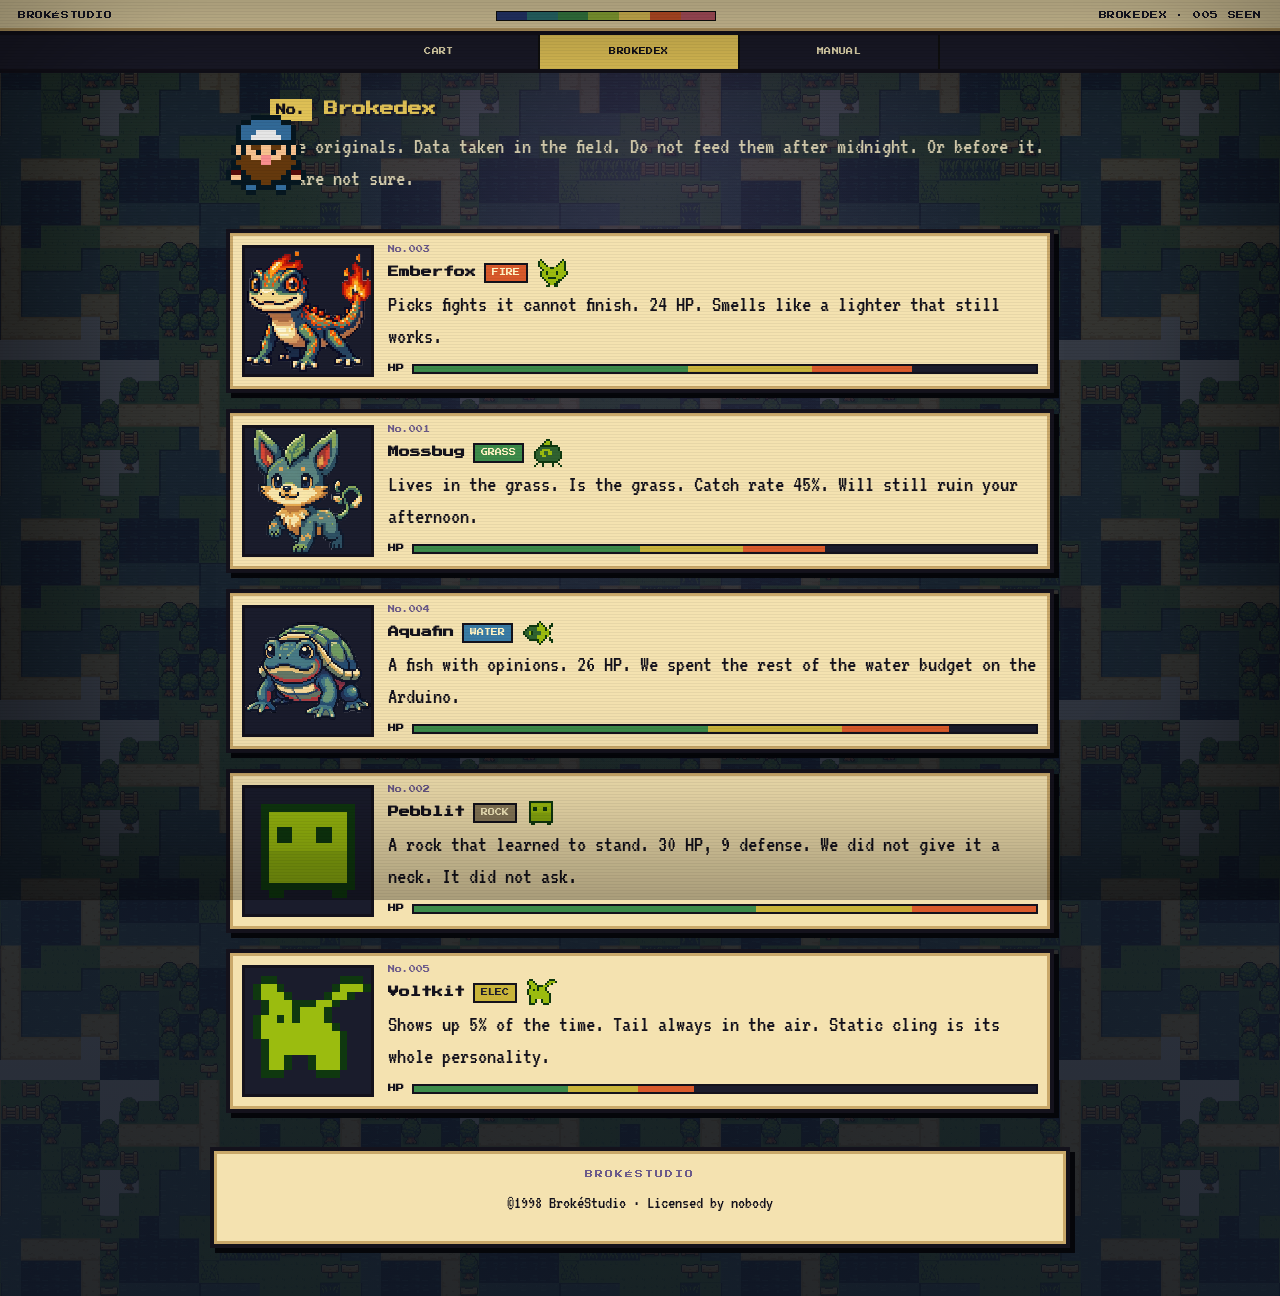
==== landing/brokedex.html @ f752fb01 "feat: add BrokéStudio landing site with Brokedex and booklet Co-authored-by: Cursor <cursoragent@cur" ====
<!DOCTYPE html>
<html lang="en">
<head>
  <meta charset="utf-8">
  <meta name="viewport" content="width=device-width, initial-scale=1">
  <title>Brokedex — Brokémon</title>
  <meta name="description" content="The Brokedex. Emberfox, Mossbug, Aquafin, Pebblit, Voltkit.">
  <link rel="icon" href="assets/walker-idle.png">
  <link rel="preconnect" href="https://fonts.googleapis.com">
  <link rel="preconnect" href="https://fonts.gstatic.com" crossorigin>
  <link href="https://fonts.googleapis.com/css2?family=Press+Start+2P&family=VT323&display=swap" rel="stylesheet">
  <link rel="stylesheet" href="styles.css">
</head>
<body>
  <div class="scanlines" aria-hidden="true"></div>
  <div class="vignette" aria-hidden="true"></div>

  <header class="boot-bar">
    <span>BROKÉSTUDIO</span>
    <span class="tabs" aria-hidden="true"></span>
    <span>BROKEDEX · 005 SEEN</span>
  </header>

  <nav class="site-nav">
    <a href="index.html">CART</a>
    <a href="brokedex.html" class="on">BROKEDEX</a>
    <a href="play.html">MANUAL</a>
  </nav>

  <main>
    <section class="panel">
      <div class="page-lead">
        <i class="walker-sprite idle" aria-hidden="true"></i>
        <div>
          <h2><span>No.</span> Brokedex</h2>
          <p class="sub">Five originals. Data taken in the field. Do not feed them after midnight. Or before it. We are not sure.</p>
        </div>
      </div>

      <div class="dex">
        <article class="window mon">
          <img class="art" src="assets/emberfox.png" alt="Emberfox">
          <div>
            <header>
              <small>No.003</small>
              <h3>Emberfox</h3>
              <span class="type fire">FIRE</span>
              <img class="gb-sprite" src="assets/emberfox-gb.png" alt="">
            </header>
            <p>Picks fights it cannot finish. 24 HP. Smells like a lighter that still works.</p>
            <div class="stat"><b>HP</b><div class="hud-bar"><i style="width:80%"></i></div></div>
          </div>
        </article>
        <article class="window mon">
          <img class="art" src="assets/mossbug.png" alt="Mossbug">
          <div>
            <header>
              <small>No.001</small>
              <h3>Mossbug</h3>
              <span class="type grass">GRASS</span>
              <img class="gb-sprite" src="assets/mossbug-gb.png" alt="">
            </header>
            <p>Lives in the grass. Is the grass. Catch rate 45%. Will still ruin your afternoon.</p>
            <div class="stat"><b>HP</b><div class="hud-bar"><i style="width:66%"></i></div></div>
          </div>
        </article>
        <article class="window mon">
          <img class="art" src="assets/aquafin.png" alt="Aquafin">
          <div>
            <header>
              <small>No.004</small>
              <h3>Aquafin</h3>
              <span class="type water">WATER</span>
              <img class="gb-sprite" src="assets/aquafin-gb.png" alt="">
            </header>
            <p>A fish with opinions. 26 HP. We spent the rest of the water budget on the Arduino.</p>
            <div class="stat"><b>HP</b><div class="hud-bar"><i style="width:86%"></i></div></div>
          </div>
        </article>
        <article class="window mon">
          <img class="art" src="assets/pebblit.png" alt="Pebblit">
          <div>
            <header>
              <small>No.002</small>
              <h3>Pebblit</h3>
              <span class="type rock">ROCK</span>
              <img class="gb-sprite" src="assets/pebblit-gb.png" alt="">
            </header>
            <p>A rock that learned to stand. 30 HP, 9 defense. We did not give it a neck. It did not ask.</p>
            <div class="stat"><b>HP</b><div class="hud-bar"><i style="width:100%"></i></div></div>
          </div>
        </article>
        <article class="window mon">
          <img class="art" src="assets/voltkit.png" alt="Voltkit">
          <div>
            <header>
              <small>No.005</small>
              <h3>Voltkit</h3>
              <span class="type electric">ELEC</span>
              <img class="gb-sprite" src="assets/voltkit-gb.png" alt="">
            </header>
            <p>Shows up 5% of the time. Tail always in the air. Static cling is its whole personality.</p>
            <div class="stat"><b>HP</b><div class="hud-bar"><i style="width:45%"></i></div></div>
          </div>
        </article>
      </div>
    </section>
  </main>

  <footer class="window">
    <p class="studio-mark">BROKÉSTUDIO</p>
    <p>©1998 BrokéStudio · Licensed by nobody</p>
  </footer>
</body>
</html>
---- landing/styles.css ----
:root {
  --ink: #14121c;
  --navy: #1a1c2c;
  --field: #0e1420;
  --cream: #fff3c4;
  --gold: #f4d35e;
  --panel: #f4e2b0;
  --panel-edge: #c9a86a;
  --shadow: #1c1c2b;
  --grass: #3d8b4a;
  --fire: #d95a2b;
  --water: #3a7ca5;
  --rock: #8a7a5a;
  --electric: #c9b43a;
  --grape: #6c5b8a;
  --grape-dk: #3d3354;
  --lens: #1c2430;
}

* { box-sizing: border-box; }
html, body { margin: 0; }
body {
  min-height: 100vh;
  background:
    radial-gradient(ellipse at 50% 12%, rgb(108 91 138 / 0.28), transparent 42%),
    linear-gradient(rgb(14 20 32 / 0.82), rgb(14 20 32 / 0.9)),
    url("assets/tileset.png") center top / 360px;
  color: var(--cream);
  font-family: "VT323", monospace;
  font-size: 23px;
  line-height: 1.4;
  image-rendering: pixelated;
}

img { image-rendering: pixelated; image-rendering: crisp-edges; }

.scanlines,
.vignette {
  pointer-events: none;
  position: fixed;
  inset: 0;
  z-index: 20;
}
.scanlines {
  background: repeating-linear-gradient(
    to bottom,
    rgb(0 0 0 / 0),
    rgb(0 0 0 / 0) 2px,
    rgb(0 0 0 / 0.1) 3px
  );
}
.vignette {
  box-shadow: inset 0 0 160px 40px rgb(0 0 0 / 0.45);
}

.boot-bar {
  display: flex;
  justify-content: space-between;
  align-items: center;
  gap: 16px;
  padding: 10px 18px;
  background: var(--panel);
  color: var(--shadow);
  font-family: "Press Start 2P", monospace;
  font-size: 8px;
  letter-spacing: 0.6px;
  border-bottom: 4px solid var(--ink);
  box-shadow: inset 0 -3px 0 var(--panel-edge);
}
.site-nav {
  display: flex;
  justify-content: center;
  gap: 0;
  background: #1c1c2b;
  border-bottom: 4px solid var(--ink);
}
.site-nav a {
  flex: 1;
  max-width: 200px;
  padding: 12px 6px;
  text-align: center;
  text-decoration: none;
  color: var(--cream);
  font-family: "Press Start 2P", monospace;
  font-size: 7px;
  letter-spacing: 0.4px;
  border-right: 2px solid #111;
}
.site-nav a:hover,
.site-nav a.on {
  background: var(--gold);
  color: var(--ink);
}

.tabs,
.window-tabs {
  height: 10px;
  flex: 1;
  max-width: 220px;
  background: linear-gradient(
    90deg,
    #2a3d7a 0 14%,
    #2f7a7a 14% 28%,
    #3d8b4a 28% 42%,
    #9bbb3c 42% 56%,
    #f4d35e 56% 70%,
    #d95a2b 70% 84%,
    #c45c6a 84% 100%
  );
  box-shadow: inset 0 0 0 1px #111;
}

.hero {
  max-width: 920px;
  margin: 0 auto;
  padding: 40px 16px 8px;
  text-align: center;
}

.cart-label {
  margin: 0 auto 28px;
  max-width: 640px;
  padding: 22px 18px 18px;
  background:
    repeating-linear-gradient(90deg, #f4e2b0, #f4e2b0 8px, #efe0a8 8px, #efe0a8 16px);
  color: var(--ink);
  border: 6px solid var(--ink);
  box-shadow:
    inset 0 0 0 3px var(--panel-edge),
    8px 8px 0 #05060a;
}
.eyebrow {
  margin: 0 0 12px;
  font-family: "Press Start 2P", monospace;
  font-size: 8px;
  color: #6c5b8a;
  letter-spacing: 1px;
}
h1 {
  margin: 0 0 10px;
  font-family: "Press Start 2P", monospace;
  font-size: clamp(28px, 8vw, 50px);
  color: #2a2038;
  text-shadow: 3px 3px 0 #f4d35e;
}
.studio-mark {
  margin: 0 0 10px;
  font-family: "Press Start 2P", monospace;
  font-size: 8px;
  letter-spacing: 2px;
  color: #6c5b8a;
}
.tag {
  margin: 0;
  font-size: 24px;
  color: #3d3354;
}

.gb { display: flex; justify-content: center; }
.gb-bezel {
  width: min(100%, 380px);
  padding: 22px 20px 16px;
  background:
    linear-gradient(180deg, #8a79a8 0%, var(--grape) 18%, var(--grape-dk) 100%);
  border: 5px solid #241c32;
  border-radius: 18px 18px 42px 42px;
  box-shadow:
    inset 0 3px 0 #b6a6d0,
    inset 0 -8px 0 #2c243c,
    10px 12px 0 #05060a;
}
.gb-lens {
  padding: 10px 10px 8px;
  background: var(--lens);
  border: 4px solid #12161e;
  border-radius: 8px 8px 18px 8px;
}
.gb-screen {
  position: relative;
  aspect-ratio: 200 / 120;
  overflow: hidden;
  cursor: pointer;
  background: #0c101e;
  border: 3px solid #07090e;
}
.screen-map {
  position: absolute;
  inset: 0;
  background: url("assets/tileset.png") center / cover;
  filter: saturate(0.85) brightness(0.62);
}
.screen-shade { position: absolute; inset: 0; background: rgb(12 16 30 / 0.38); }
.walker-sprite {
  width: 16px;
  height: 16px;
  display: inline-block;
  background: url("assets/walker.png") 0 0 / 160px 16px no-repeat;
  image-rendering: pixelated;
}
.walker-sprite.idle { transform: scale(5); transform-origin: left center; }
.walker-sprite.walk { animation: walk-front 0.34s steps(1) infinite; }

.screen-walker {
  position: absolute;
  right: 16%;
  bottom: 24%;
  transform: scale(4);
  transform-origin: bottom center;
  animation: walk-front 0.34s steps(1) infinite;
}
.screen-ui {
  position: absolute;
  inset: 0;
  display: flex;
  flex-direction: column;
  justify-content: space-between;
  padding: 10px 12px 8px;
}
.screen-title {
  margin: 0;
  width: 64%;
  text-align: left;
  font-family: "Press Start 2P", monospace;
  font-size: clamp(11px, 3.2vw, 17px);
  color: var(--cream);
  text-shadow: 2px 2px 0 var(--shadow);
}
.screen-prompt {
  align-self: center;
  padding: 6px 10px;
  background: rgb(244 226 176 / 0.96);
  color: var(--shadow);
  font-family: "Press Start 2P", monospace;
  font-size: 8px;
  border: 2px solid var(--ink);
}
.blink { animation: blink 1.1s steps(2, end) infinite; }
.screen-line {
  position: absolute;
  left: 7%;
  right: 7%;
  top: 30%;
  padding: 12px 10px;
  background: rgb(20 18 28 / 0.92);
  color: var(--cream);
  border: 3px solid var(--cream);
  font-family: "Press Start 2P", monospace;
  font-size: 9px;
  line-height: 1.65;
}
.hidden { display: none !important; }
.crt {
  position: absolute;
  inset: 0;
  box-shadow: inset 0 0 36px rgb(0 0 0 / 0.4);
  pointer-events: none;
}

.gb-brand {
  display: flex;
  justify-content: space-between;
  align-items: baseline;
  margin: 10px 2px 12px;
  font-family: "Press Start 2P", monospace;
  font-size: 7px;
  letter-spacing: 1.5px;
  color: #efe6c8;
}
.gb-brand small {
  font-size: 6px;
  color: #f4d35e;
}

.gb-btns {
  display: flex;
  justify-content: space-between;
  align-items: center;
  padding: 0 4px 8px;
}
.dpad {
  width: 68px;
  height: 68px;
  position: relative;
}
.dpad i,
.dpad::before {
  content: "";
  position: absolute;
  background: #1a1624;
  border: 2px solid #0d0a12;
  box-shadow: inset 1px 1px 0 #3a3348;
}
.dpad i { left: 24px; top: 4px; width: 18px; height: 60px; border-radius: 3px; }
.dpad::before { left: 4px; top: 24px; width: 60px; height: 18px; border-radius: 3px; }

.selects {
  display: flex;
  gap: 8px;
  transform: rotate(-18deg);
}
.selects span {
  width: 22px;
  height: 6px;
  border-radius: 6px;
  background: #2a2438;
  border: 2px solid #120e18;
}

.ab { display: flex; gap: 12px; transform: rotate(-12deg); }
.face-btn {
  width: 44px;
  height: 44px;
  border-radius: 50%;
  border: 3px solid #1a1014;
  background: radial-gradient(circle at 30% 28%, #e08994, #b44c5c);
  color: #2a1014;
  font-family: "Press Start 2P", monospace;
  font-size: 9px;
  cursor: pointer;
  box-shadow: 2px 3px 0 #1a1014;
}
.face-btn.a {
  background: radial-gradient(circle at 30% 28%, #8eb8e4, #4d7eb0);
  color: #10202e;
}
.face-btn:active { transform: translate(1px, 2px); box-shadow: none; }

.speaker {
  height: 18px;
  margin: 0 28px 2px auto;
  width: 42%;
  background: repeating-linear-gradient(
    135deg,
    #2a2438 0 3px,
    transparent 3px 7px
  );
  opacity: 0.7;
}

.hint {
  max-width: 520px;
  margin: 20px auto 8px;
  color: #d8d0b0;
  font-size: 20px;
}
.music {
  margin: 0 0 10px;
  padding: 8px 12px;
  border: 3px solid var(--cream);
  background: rgb(20 18 28 / 0.55);
  color: var(--cream);
  font-family: "Press Start 2P", monospace;
  font-size: 8px;
  cursor: pointer;
}

.panel {
  max-width: 860px;
  margin: 0 auto;
  padding: 26px 16px;
}
h2 {
  display: flex;
  align-items: center;
  gap: 12px;
  margin: 0 0 14px;
  font-family: "Press Start 2P", monospace;
  font-size: 14px;
  color: var(--gold);
  text-shadow: 2px 2px 0 var(--shadow);
}
h2 span {
  display: inline-block;
  padding: 4px 6px;
  background: var(--gold);
  color: var(--ink);
  text-shadow: none;
  font-size: 10px;
}
.sub { margin: -4px 0 16px; color: #d8d0b0; }

.page-lead {
  display: flex;
  align-items: center;
  gap: 28px;
  margin-bottom: 18px;
}
.page-lead .walker-sprite { flex: 0 0 16px; }

.cta-row {
  display: flex;
  flex-wrap: wrap;
  gap: 12px;
  margin-top: 16px;
}
.cta-row .music { text-decoration: none; display: inline-block; }

.field {
  position: relative;
  height: 160px;
  margin-bottom: 18px;
  overflow: hidden;
  padding: 0;
}
.field-map {
  position: absolute;
  inset: 0;
  background: url("assets/tileset.png") center / 280px;
  filter: saturate(0.8) brightness(0.7);
}
.field-walker {
  position: absolute;
  left: 12%;
  bottom: 36px;
  transform: scale(5);
  transform-origin: bottom left;
  animation: walk-front 0.34s steps(1) infinite, patrol 3.2s steps(8) infinite;
}
.field-caption {
  position: absolute;
  left: 10px;
  right: 10px;
  bottom: 8px;
  margin: 0;
  font-family: "Press Start 2P", monospace;
  font-size: 7px;
  color: var(--cream);
  text-shadow: 2px 2px 0 #111;
}

.window {
  background: var(--panel);
  color: var(--ink);
  border: 4px solid var(--ink);
  box-shadow:
    inset 0 0 0 3px var(--panel-edge),
    5px 5px 0 #05060a;
}
.dialogue { padding: 18px 20px 10px; }
.dialogue .window-tabs { display: block; margin: 0 0 12px; max-width: 100%; }
.dialogue p { margin: 0 0 12px; }
.dialogue .end { text-align: right; margin: 0; color: #7a6a48; animation: bob 0.8s steps(2, end) infinite; }

.dex { display: grid; gap: 16px; }
.mon {
  display: grid;
  grid-template-columns: 132px 1fr;
  gap: 14px;
  padding: 12px;
}
.tiny-row {
  display: grid;
  grid-template-columns: 1fr 1fr;
  gap: 16px;
}
.mon.tiny { grid-template-columns: 56px 1fr; align-items: center; }
.mon h3 {
  margin: 0;
  font-family: "Press Start 2P", monospace;
  font-size: 11px;
}
.mon header {
  display: flex;
  flex-wrap: wrap;
  align-items: center;
  gap: 8px;
  margin-bottom: 6px;
}
.mon header small {
  width: 100%;
  font-family: "Press Start 2P", monospace;
  font-size: 7px;
  color: #6c5b8a;
}
.mon p { margin: 0; }
.art {
  width: 132px;
  height: 132px;
  object-fit: contain;
  background:
    linear-gradient(#1a1c2c, #1a1c2c) padding-box,
    repeating-linear-gradient(45deg, #2a3142, #2a3142 6px, #232836 6px, #232836 12px) border-box;
  border: 3px solid var(--ink);
}
.gb-sprite {
  width: 16px;
  height: 16px;
  transform: scale(2);
  transform-origin: left center;
}
.gb-sprite.lg {
  width: 16px;
  height: 16px;
  transform: scale(3);
  transform-origin: center;
  justify-self: center;
}

.type {
  padding: 3px 6px;
  font-family: "Press Start 2P", monospace;
  font-size: 7px;
  border: 2px solid var(--ink);
}
.type.fire { background: var(--fire); color: #fff3c4; }
.type.grass { background: var(--grass); color: #fff3c4; }
.type.water { background: var(--water); color: #fff3c4; }
.type.rock { background: var(--rock); color: #fff3c4; }
.type.electric { background: var(--electric); color: #1c1c2b; }

.stat {
  display: flex;
  align-items: center;
  gap: 8px;
  margin-top: 10px;
  font-family: "Press Start 2P", monospace;
  font-size: 8px;
}
.hud-bar {
  flex: 1;
  height: 10px;
  border: 2px solid var(--ink);
  background: #1c1c2b;
}
.hud-bar i {
  display: block;
  height: 100%;
  background: linear-gradient(90deg, #3d8b4a 0 55%, #c9b43a 55% 80%, #d95a2b 80%);
}

.steps {
  margin: 0 0 14px;
  padding: 0;
  list-style: none;
  counter-reset: step;
}
.steps li {
  counter-increment: step;
  margin: 0 0 10px;
  padding: 12px 14px 12px 52px;
  background: rgb(244 226 176 / 0.12);
  border: 3px solid var(--cream);
  box-shadow: 4px 4px 0 #05060a;
  position: relative;
}
.steps li::before {
  content: counter(step);
  position: absolute;
  left: 12px;
  top: 13px;
  font-family: "Press Start 2P", monospace;
  font-size: 11px;
  color: var(--gold);
}
.steps b { color: var(--gold); }

.walker {
  display: flex;
  align-items: center;
  gap: 22px;
  padding: 12px 14px;
  font-size: 20px;
}
.player-walk {
  width: 8px;
  height: 12px;
  display: block;
  background: url("assets/player.png") 0 0 / 64px 12px;
  transform: scale(4);
  transform-origin: left center;
  animation: walk 0.6s steps(2) infinite;
}

.booklet {
  padding: 22px 22px 16px;
}
.booklet h2 {
  margin: 0 0 8px;
  color: var(--ink);
  text-shadow: none;
}
.booklet h3 {
  margin: 18px 0 8px;
  font-family: "Press Start 2P", monospace;
  font-size: 10px;
  color: #6c5b8a;
}
.book-kicker {
  margin: 0 0 10px;
  font-family: "Press Start 2P", monospace;
  font-size: 7px;
  letter-spacing: 1px;
  color: #6c5b8a;
}
.book-lead,
.booklet p {
  margin: 0 0 10px;
}
.book-cap {
  margin: 8px 0 4px !important;
  font-size: 20px;
  color: #5a4a38;
}
.book-spec {
  margin: 16px 0 0 !important;
  font-size: 18px;
  color: #7a6a48;
}
.booklet .field {
  margin: 12px 0 4px;
  border: 3px solid var(--ink);
  box-shadow: none;
  background: none;
}
.pad {
  width: 100%;
  border-collapse: collapse;
  margin: 0 0 8px;
}
.pad th,
.pad td {
  padding: 8px 6px;
  border-bottom: 2px solid #d8c48a;
  text-align: left;
  vertical-align: top;
}
.pad th {
  width: 28%;
  font-family: "Press Start 2P", monospace;
  font-size: 8px;
  color: #3d3354;
}
.caution {
  margin: 16px 0 8px;
  padding: 12px 12px 10px;
  border: 3px solid var(--ink);
  background: #f4d35e;
  font-size: 20px;
}
.caution b {
  display: block;
  margin-bottom: 6px;
  font-family: "Press Start 2P", monospace;
  font-size: 8px;
}

footer.window {
  max-width: 860px;
  margin: 8px auto 48px;
  padding: 18px 16px 20px;
  text-align: center;
  font-size: 18px;
}
footer a { color: #6c5b8a; }
footer p { margin: 0 0 8px; }

@keyframes bob {
  from { transform: translateY(0); }
  to { transform: translateY(3px); }
}
@keyframes walk {
  from { background-position: 0 0; }
  to { background-position: -16px 0; }
}
@keyframes blink {
  50% { opacity: 0.25; }
}
@keyframes walk-front {
  0%, 49% { background-position: -64px 0; }
  50%, 100% { background-position: -80px 0; }
}
@keyframes patrol {
  0% { left: 10%; }
  100% { left: 72%; }
}

@media (max-width: 700px) {
  .boot-bar { font-size: 6px; }
  .tiny-row,
  .mon,
  .mon.tiny,
  .page-lead { grid-template-columns: 1fr; }
  .page-lead { flex-direction: column; align-items: flex-start; }
  .art { width: 100%; height: 180px; }
}
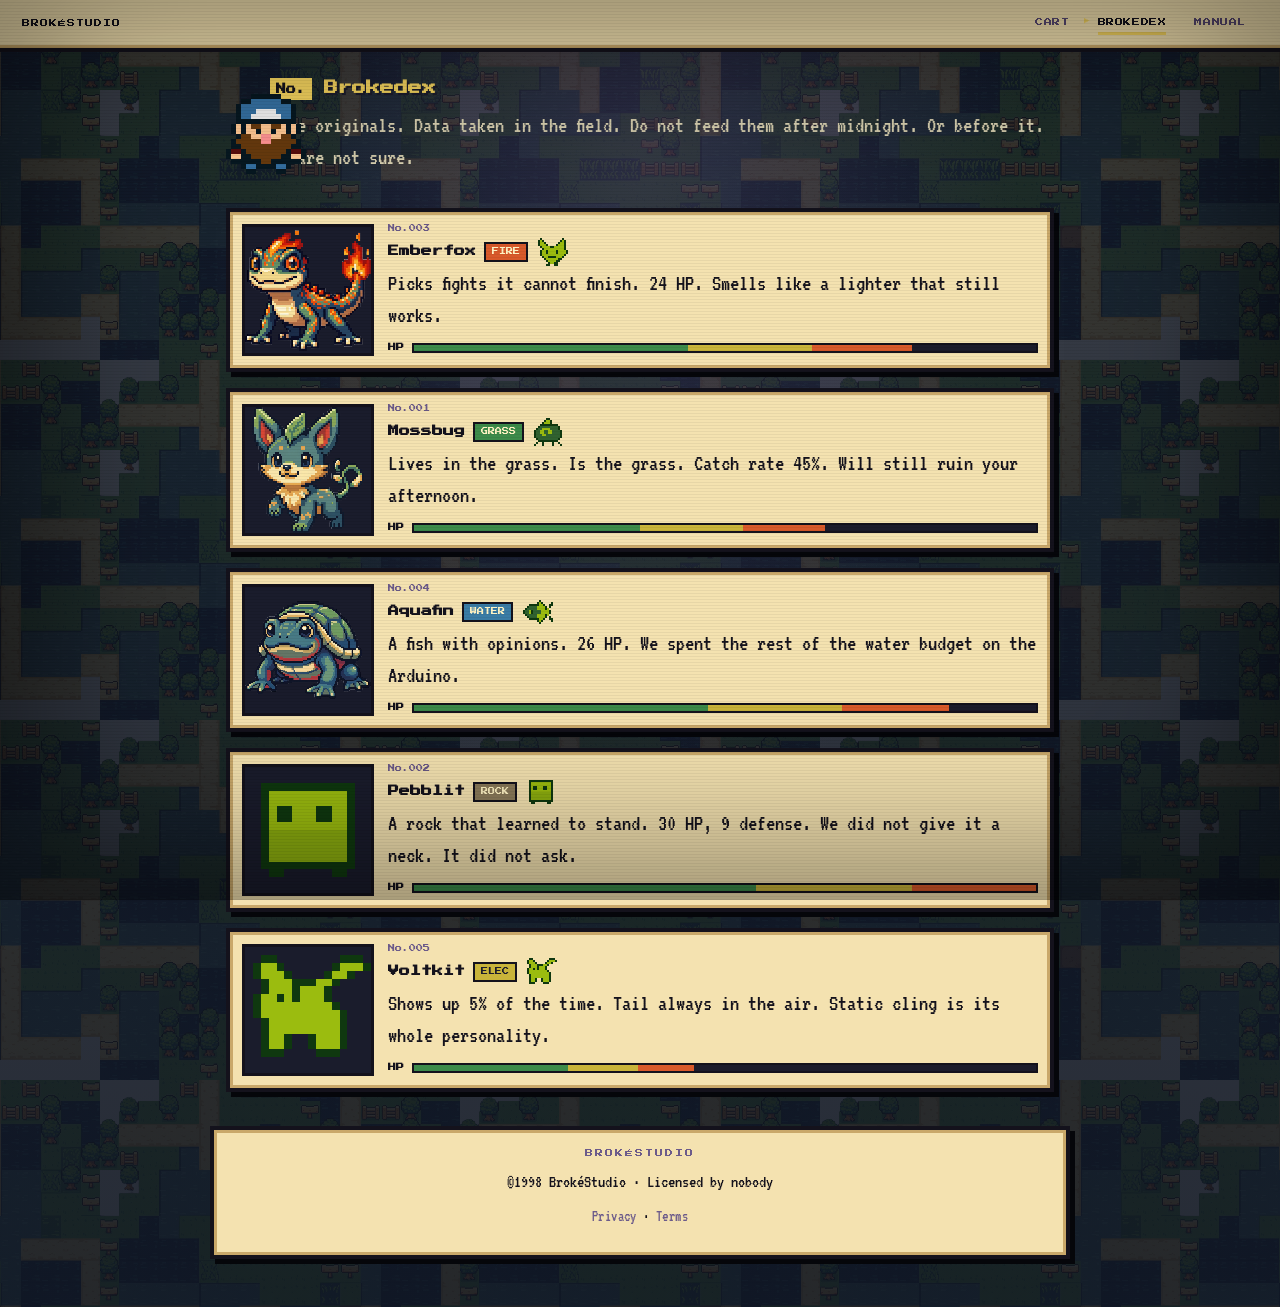
==== commit e5ed0584: "feat: polish the BrokéStudio cart page and add privacy plus terms The header, Game Boy shell, and fo" ====
--- a/landing/brokedex.html
+++ b/landing/brokedex.html
@@ -15,17 +15,14 @@
   <div class="scanlines" aria-hidden="true"></div>
   <div class="vignette" aria-hidden="true"></div>
 
-  <header class="boot-bar">
-    <span>BROKÉSTUDIO</span>
-    <span class="tabs" aria-hidden="true"></span>
-    <span>BROKEDEX · 005 SEEN</span>
+  <header class="topbar">
+    <a class="logo" href="index.html">BROKÉSTUDIO</a>
+    <nav class="site-nav">
+      <a href="index.html">CART</a>
+      <a href="brokedex.html" class="on">BROKEDEX</a>
+      <a href="play.html">MANUAL</a>
+    </nav>
   </header>
-
-  <nav class="site-nav">
-    <a href="index.html">CART</a>
-    <a href="brokedex.html" class="on">BROKEDEX</a>
-    <a href="play.html">MANUAL</a>
-  </nav>
 
   <main>
     <section class="panel">
@@ -110,6 +107,7 @@
   <footer class="window">
     <p class="studio-mark">BROKÉSTUDIO</p>
     <p>©1998 BrokéStudio · Licensed by nobody</p>
+    <p class="legal-links"><a href="privacy.html">Privacy</a> · <a href="terms.html">Terms</a></p>
   </footer>
 </body>
 </html>
--- a/landing/styles.css
+++ b/landing/styles.css
@@ -53,44 +53,73 @@
   box-shadow: inset 0 0 160px 40px rgb(0 0 0 / 0.45);
 }
 
-.boot-bar {
-  display: flex;
+.topbar {
+  display: flex;
+  align-items: center;
   justify-content: space-between;
-  align-items: center;
   gap: 16px;
-  padding: 10px 18px;
+  min-height: 52px;
+  padding: 0 22px;
   background: var(--panel);
-  color: var(--shadow);
-  font-family: "Press Start 2P", monospace;
-  font-size: 8px;
-  letter-spacing: 0.6px;
   border-bottom: 4px solid var(--ink);
   box-shadow: inset 0 -3px 0 var(--panel-edge);
 }
+.logo {
+  flex: 0 0 auto;
+  color: var(--ink);
+  text-decoration: none;
+  font-family: "Press Start 2P", monospace;
+  font-size: 8px;
+  letter-spacing: 1px;
+  white-space: nowrap;
+}
 .site-nav {
   display: flex;
-  justify-content: center;
-  gap: 0;
-  background: #1c1c2b;
-  border-bottom: 4px solid var(--ink);
+  align-items: center;
+  justify-content: flex-end;
+  gap: 4px;
+  min-width: 0;
 }
 .site-nav a {
-  flex: 1;
-  max-width: 200px;
-  padding: 12px 6px;
-  text-align: center;
+  position: relative;
+  padding: 8px 12px 10px;
+  color: #5a4a72;
   text-decoration: none;
-  color: var(--cream);
-  font-family: "Press Start 2P", monospace;
-  font-size: 7px;
-  letter-spacing: 0.4px;
-  border-right: 2px solid #111;
-}
-.site-nav a:hover,
-.site-nav a.on {
+  font-family: "Press Start 2P", monospace;
+  font-size: 8px;
+  letter-spacing: 0.6px;
+  white-space: nowrap;
+  transition: color 0.16s ease;
+}
+.site-nav a::before {
+  content: "▶";
+  position: absolute;
+  left: -2px;
+  top: 8px;
+  font-size: 6px;
+  color: var(--gold);
+  opacity: 0;
+  transform: translateX(-4px);
+  transition: opacity 0.16s ease, transform 0.16s ease;
+}
+.site-nav a::after {
+  content: "";
+  position: absolute;
+  left: 12px;
+  right: 12px;
+  bottom: 4px;
+  height: 3px;
   background: var(--gold);
-  color: var(--ink);
-}
+  transform: scaleX(0);
+  transform-origin: center;
+  transition: transform 0.18s ease;
+}
+.site-nav a:hover { color: var(--ink); }
+.site-nav a.on { color: var(--ink); }
+.site-nav a:hover::before,
+.site-nav a.on::before { opacity: 1; transform: translateX(0); }
+.site-nav a:hover::after,
+.site-nav a.on::after { transform: scaleX(1); }
 
 .tabs,
 .window-tabs {
@@ -157,23 +186,41 @@
 }
 
 .gb { display: flex; justify-content: center; }
-.gb-bezel {
-  width: min(100%, 380px);
-  padding: 22px 20px 16px;
+.gb-shell {
+  width: min(100%, 340px);
+  padding: 16px 18px 14px;
+  image-rendering: auto;
   background:
-    linear-gradient(180deg, #8a79a8 0%, var(--grape) 18%, var(--grape-dk) 100%);
-  border: 5px solid #241c32;
-  border-radius: 18px 18px 42px 42px;
+    linear-gradient(180deg, #7d6c9c 0 8%, #67568a 8% 72%, #534470 72%);
+  border: 3px solid #2a2138;
+  border-radius: 14px 14px 46px 46px;
   box-shadow:
-    inset 0 3px 0 #b6a6d0,
-    inset 0 -8px 0 #2c243c,
-    10px 12px 0 #05060a;
-}
-.gb-lens {
-  padding: 10px 10px 8px;
-  background: var(--lens);
-  border: 4px solid #12161e;
-  border-radius: 8px 8px 18px 8px;
+    inset 0 2px 0 #b4a4cc,
+    inset 0 -10px 0 #3d3358,
+    0 14px 0 #0a0810;
+}
+.gb-power {
+  display: flex;
+  align-items: center;
+  gap: 6px;
+  margin: 0 0 8px 4px;
+  font-family: "Press Start 2P", monospace;
+  font-size: 5px;
+  letter-spacing: 1px;
+  color: #cfc4e4;
+}
+.gb-power i {
+  width: 7px;
+  height: 7px;
+  border-radius: 50%;
+  background: #6adf7a;
+  box-shadow: 0 0 6px #6adf7a;
+}
+.gb-well {
+  padding: 12px 12px 14px;
+  background: #14181d;
+  border-radius: 6px 6px 22px 6px;
+  box-shadow: inset 0 0 0 2px #0b0d10;
 }
 .gb-screen {
   position: relative;
@@ -252,30 +299,30 @@
 .crt {
   position: absolute;
   inset: 0;
-  box-shadow: inset 0 0 36px rgb(0 0 0 / 0.4);
+  background: linear-gradient(160deg, rgb(255 255 255 / 0.08), transparent 42%);
+  box-shadow: inset 0 0 28px rgb(0 0 0 / 0.45);
   pointer-events: none;
 }
 
-.gb-brand {
-  display: flex;
-  justify-content: space-between;
-  align-items: baseline;
+.gb-wordmark {
   margin: 10px 2px 12px;
   font-family: "Press Start 2P", monospace;
-  font-size: 7px;
-  letter-spacing: 1.5px;
-  color: #efe6c8;
-}
-.gb-brand small {
+  font-size: 8px;
+  letter-spacing: 2px;
+  color: #efe8ff;
+  text-align: left;
+}
+.gb-wordmark small {
   font-size: 6px;
+  letter-spacing: 1px;
   color: #f4d35e;
 }
 
-.gb-btns {
-  display: flex;
-  justify-content: space-between;
-  align-items: center;
-  padding: 0 4px 8px;
+.gb-controls {
+  display: grid;
+  grid-template-columns: 72px 1fr 72px;
+  align-items: center;
+  padding: 0 2px 6px;
 }
 .dpad {
   width: 68px;
@@ -286,55 +333,83 @@
 .dpad::before {
   content: "";
   position: absolute;
-  background: #1a1624;
-  border: 2px solid #0d0a12;
-  box-shadow: inset 1px 1px 0 #3a3348;
-}
-.dpad i { left: 24px; top: 4px; width: 18px; height: 60px; border-radius: 3px; }
-.dpad::before { left: 4px; top: 24px; width: 60px; height: 18px; border-radius: 3px; }
+  background: #2a2438;
+  border: 2px solid #16121f;
+  box-shadow: inset 1px 1px 0 #4a425c;
+}
+.dpad i { left: 25px; top: 6px; width: 16px; height: 56px; border-radius: 3px; }
+.dpad::before { left: 6px; top: 25px; width: 56px; height: 16px; border-radius: 3px; }
+.dpad::after {
+  content: "";
+  position: absolute;
+  left: 27px;
+  top: 27px;
+  width: 12px;
+  height: 12px;
+  border-radius: 50%;
+  background: #221c2e;
+}
 
 .selects {
   display: flex;
+  justify-content: center;
+  gap: 10px;
+  transform: rotate(-22deg);
+}
+.selects span {
+  width: 26px;
+  height: 7px;
+  border-radius: 8px;
+  background: #2a2438;
+  border: 2px solid #16121f;
+}
+.selects em {
+  display: block;
+  margin-top: 8px;
+  font-family: "Press Start 2P", monospace;
+  font-size: 4px;
+  font-style: normal;
+  letter-spacing: 0.4px;
+  color: #cfc4e4;
+  transform: rotate(22deg);
+}
+
+.ab {
+  display: flex;
+  justify-content: flex-end;
   gap: 8px;
   transform: rotate(-18deg);
 }
-.selects span {
-  width: 22px;
-  height: 6px;
+.face-btn {
+  width: 36px;
+  height: 36px;
+  border-radius: 50%;
+  border: 2px solid #2a1830;
+  background: radial-gradient(circle at 32% 28%, #8a6aa0, #5a3d6e);
+  color: #efe8ff;
+  font-family: "Press Start 2P", monospace;
+  font-size: 8px;
+  cursor: pointer;
+  box-shadow: 1px 2px 0 #2a1830;
+  transition: transform 0.08s ease, box-shadow 0.08s ease;
+}
+.face-btn.a { margin-top: -10px; }
+.face-btn:active { transform: translate(1px, 2px); box-shadow: none; }
+
+.speaker {
+  display: flex;
+  justify-content: flex-end;
+  gap: 5px;
+  margin: 4px 8px 0 auto;
+  width: 46%;
+  transform: rotate(-18deg);
+}
+.speaker i {
+  width: 5px;
+  height: 18px;
   border-radius: 6px;
-  background: #2a2438;
-  border: 2px solid #120e18;
-}
-
-.ab { display: flex; gap: 12px; transform: rotate(-12deg); }
-.face-btn {
-  width: 44px;
-  height: 44px;
-  border-radius: 50%;
-  border: 3px solid #1a1014;
-  background: radial-gradient(circle at 30% 28%, #e08994, #b44c5c);
-  color: #2a1014;
-  font-family: "Press Start 2P", monospace;
-  font-size: 9px;
-  cursor: pointer;
-  box-shadow: 2px 3px 0 #1a1014;
-}
-.face-btn.a {
-  background: radial-gradient(circle at 30% 28%, #8eb8e4, #4d7eb0);
-  color: #10202e;
-}
-.face-btn:active { transform: translate(1px, 2px); box-shadow: none; }
-
-.speaker {
-  height: 18px;
-  margin: 0 28px 2px auto;
-  width: 42%;
-  background: repeating-linear-gradient(
-    135deg,
-    #2a2438 0 3px,
-    transparent 3px 7px
-  );
-  opacity: 0.7;
+  background: #3d3358;
+  box-shadow: inset 0 0 0 1px #2a2138;
 }
 
 .hint {
@@ -653,6 +728,13 @@
 }
 footer a { color: #6c5b8a; }
 footer p { margin: 0 0 8px; }
+.legal-links {
+  margin-top: 10px !important;
+  font-size: 16px;
+  letter-spacing: 0.4px;
+}
+.legal-links a { text-decoration: none; }
+.legal-links a:hover { color: var(--ink); }
 
 @keyframes bob {
   from { transform: translateY(0); }
@@ -674,8 +756,16 @@
   100% { left: 72%; }
 }
 
-@media (max-width: 700px) {
-  .boot-bar { font-size: 6px; }
+@media (max-width: 720px) {
+  .topbar {
+    flex-direction: column;
+    align-items: stretch;
+    padding: 10px 12px 0;
+    gap: 0;
+  }
+  .logo { padding-bottom: 6px; }
+  .site-nav { justify-content: space-between; }
+  .site-nav a { flex: 1; text-align: center; padding: 10px 6px 12px; }
   .tiny-row,
   .mon,
   .mon.tiny,
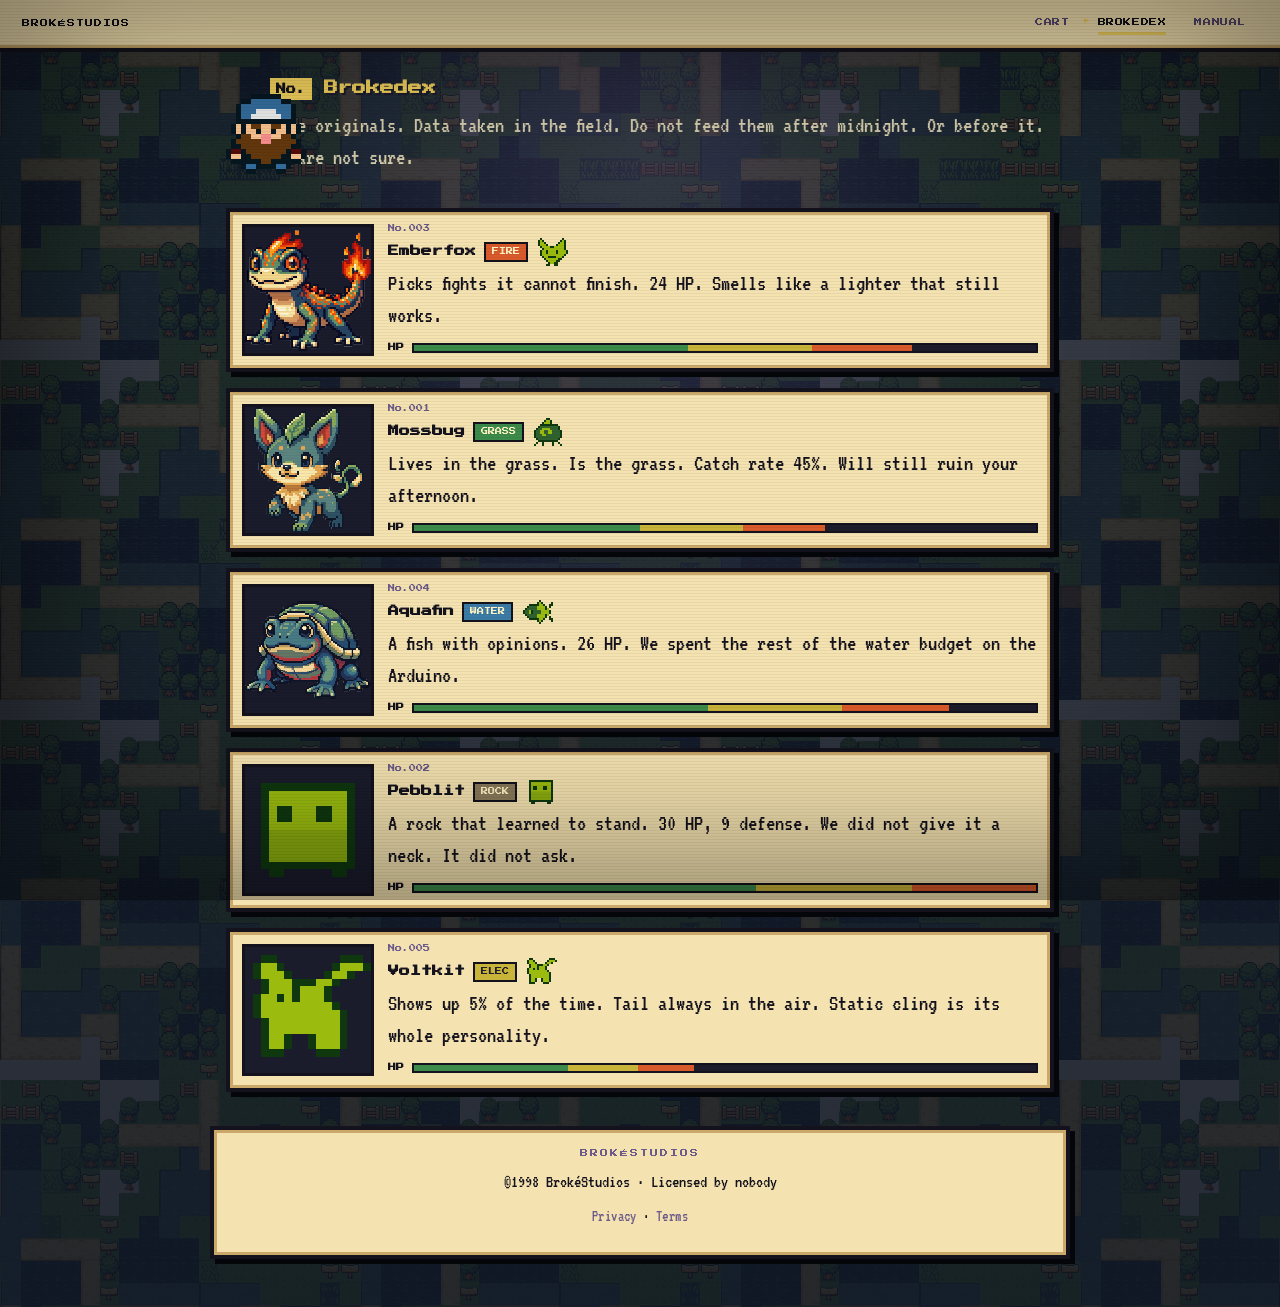
==== commit 1dcceb97: "feat: rename the studio to BrokéStudios The landing copy and wordmarks now use the plural name every" ====
--- a/landing/brokedex.html
+++ b/landing/brokedex.html
@@ -16,7 +16,7 @@
   <div class="vignette" aria-hidden="true"></div>
 
   <header class="topbar">
-    <a class="logo" href="index.html">BROKÉSTUDIO</a>
+    <a class="logo" href="index.html">BROKÉSTUDIOS</a>
     <nav class="site-nav">
       <a href="index.html">CART</a>
       <a href="brokedex.html" class="on">BROKEDEX</a>
@@ -105,8 +105,8 @@
   </main>
 
   <footer class="window">
-    <p class="studio-mark">BROKÉSTUDIO</p>
-    <p>©1998 BrokéStudio · Licensed by nobody</p>
+    <p class="studio-mark">BROKÉSTUDIOS</p>
+    <p>©1998 BrokéStudios · Licensed by nobody</p>
     <p class="legal-links"><a href="privacy.html">Privacy</a> · <a href="terms.html">Terms</a></p>
   </footer>
 </body>
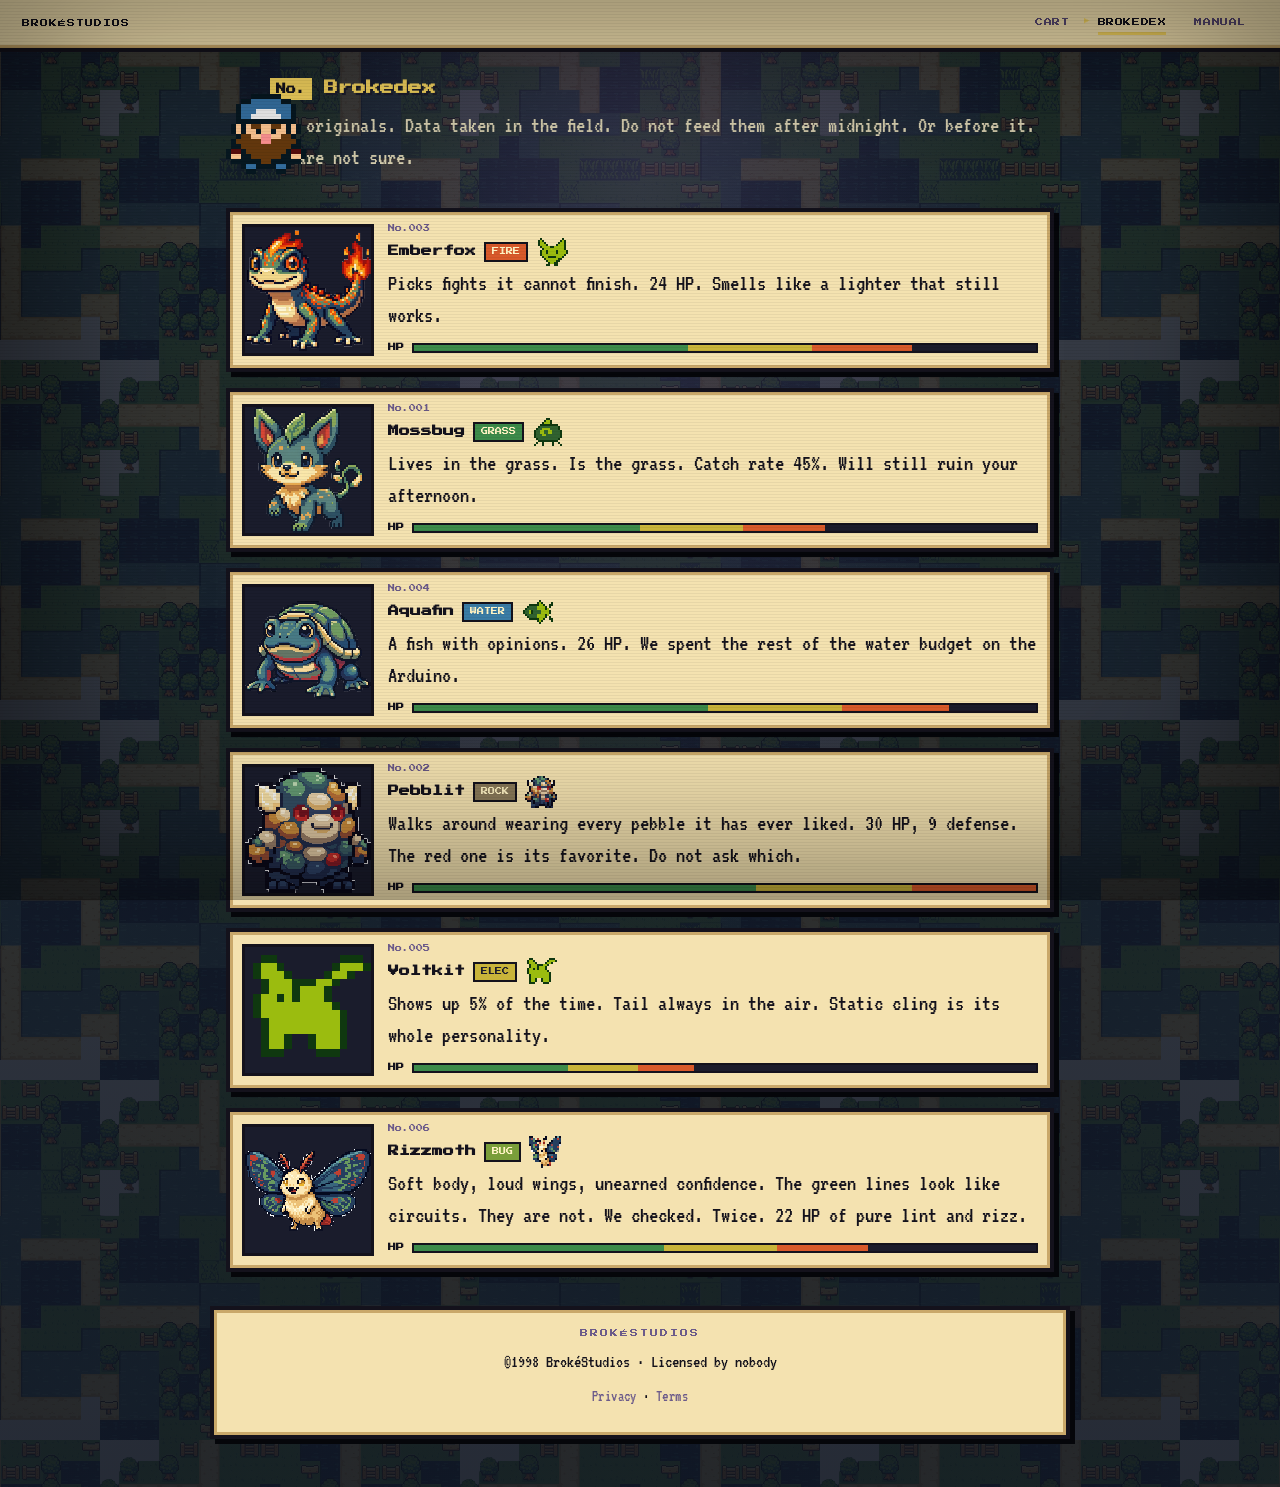
==== commit 2477c013: "feat: add Rizzmoth and real Pebblit art to the Brokedex Swap the Pebblit placeholder for studio art " ====
--- a/landing/brokedex.html
+++ b/landing/brokedex.html
@@ -4,7 +4,7 @@
   <meta charset="utf-8">
   <meta name="viewport" content="width=device-width, initial-scale=1">
   <title>Brokedex — Brokémon</title>
-  <meta name="description" content="The Brokedex. Emberfox, Mossbug, Aquafin, Pebblit, Voltkit.">
+  <meta name="description" content="The Brokedex. Emberfox, Mossbug, Aquafin, Pebblit, Voltkit, Rizzmoth.">
   <link rel="icon" href="assets/walker-idle.png">
   <link rel="preconnect" href="https://fonts.googleapis.com">
   <link rel="preconnect" href="https://fonts.gstatic.com" crossorigin>
@@ -30,7 +30,7 @@
         <i class="walker-sprite idle" aria-hidden="true"></i>
         <div>
           <h2><span>No.</span> Brokedex</h2>
-          <p class="sub">Five originals. Data taken in the field. Do not feed them after midnight. Or before it. We are not sure.</p>
+          <p class="sub">Six originals. Data taken in the field. Do not feed them after midnight. Or before it. We are not sure.</p>
         </div>
       </div>
 
@@ -83,7 +83,7 @@
               <span class="type rock">ROCK</span>
               <img class="gb-sprite" src="assets/pebblit-gb.png" alt="">
             </header>
-            <p>A rock that learned to stand. 30 HP, 9 defense. We did not give it a neck. It did not ask.</p>
+            <p>Walks around wearing every pebble it has ever liked. 30 HP, 9 defense. The red one is its favorite. Do not ask which.</p>
             <div class="stat"><b>HP</b><div class="hud-bar"><i style="width:100%"></i></div></div>
           </div>
         </article>
@@ -100,6 +100,19 @@
             <div class="stat"><b>HP</b><div class="hud-bar"><i style="width:45%"></i></div></div>
           </div>
         </article>
+        <article class="window mon">
+          <img class="art" src="assets/rizzmoth.png" alt="Rizzmoth">
+          <div>
+            <header>
+              <small>No.006</small>
+              <h3>Rizzmoth</h3>
+              <span class="type bug">BUG</span>
+              <img class="gb-sprite" src="assets/rizzmoth-gb.png" alt="">
+            </header>
+            <p>Soft body, loud wings, unearned confidence. The green lines look like circuits. They are not. We checked. Twice. 22 HP of pure lint and rizz.</p>
+            <div class="stat"><b>HP</b><div class="hud-bar"><i style="width:73%"></i></div></div>
+          </div>
+        </article>
       </div>
     </section>
   </main>
--- a/landing/styles.css
+++ b/landing/styles.css
@@ -12,6 +12,7 @@
   --water: #3a7ca5;
   --rock: #8a7a5a;
   --electric: #c9b43a;
+  --bug: #7a9e3a;
   --grape: #6c5b8a;
   --grape-dk: #3d3354;
   --lens: #1c2430;
@@ -582,6 +583,7 @@
 .type.water { background: var(--water); color: #fff3c4; }
 .type.rock { background: var(--rock); color: #fff3c4; }
 .type.electric { background: var(--electric); color: #1c1c2b; }
+.type.bug { background: var(--bug); color: #fff3c4; }
 
 .stat {
   display: flex;
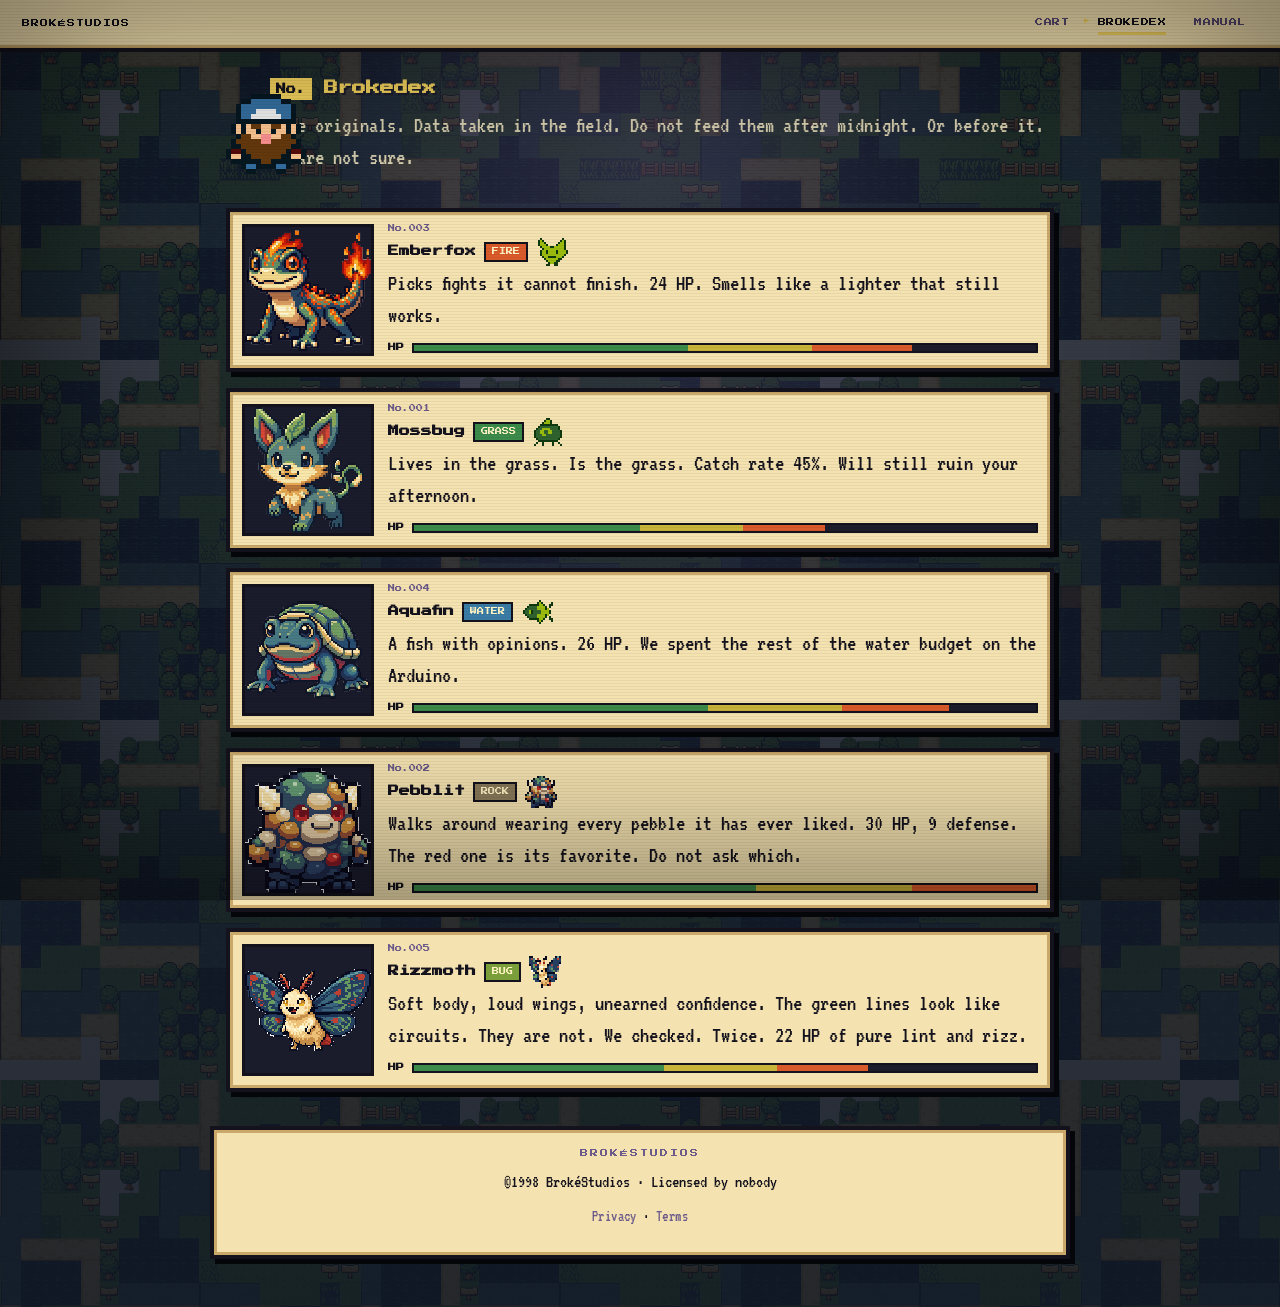
==== commit c65fe3a4: "feat: drop Voltkit from the Brokedex Keep the site on five creatures and give Rizzmoth the open numb" ====
--- a/landing/brokedex.html
+++ b/landing/brokedex.html
@@ -4,7 +4,7 @@
   <meta charset="utf-8">
   <meta name="viewport" content="width=device-width, initial-scale=1">
   <title>Brokedex — Brokémon</title>
-  <meta name="description" content="The Brokedex. Emberfox, Mossbug, Aquafin, Pebblit, Voltkit, Rizzmoth.">
+  <meta name="description" content="The Brokedex. Emberfox, Mossbug, Aquafin, Pebblit, Rizzmoth.">
   <link rel="icon" href="assets/walker-idle.png">
   <link rel="preconnect" href="https://fonts.googleapis.com">
   <link rel="preconnect" href="https://fonts.gstatic.com" crossorigin>
@@ -30,7 +30,7 @@
         <i class="walker-sprite idle" aria-hidden="true"></i>
         <div>
           <h2><span>No.</span> Brokedex</h2>
-          <p class="sub">Six originals. Data taken in the field. Do not feed them after midnight. Or before it. We are not sure.</p>
+          <p class="sub">Five originals. Data taken in the field. Do not feed them after midnight. Or before it. We are not sure.</p>
         </div>
       </div>
 
@@ -88,23 +88,10 @@
           </div>
         </article>
         <article class="window mon">
-          <img class="art" src="assets/voltkit.png" alt="Voltkit">
+          <img class="art" src="assets/rizzmoth.png" alt="Rizzmoth">
           <div>
             <header>
               <small>No.005</small>
-              <h3>Voltkit</h3>
-              <span class="type electric">ELEC</span>
-              <img class="gb-sprite" src="assets/voltkit-gb.png" alt="">
-            </header>
-            <p>Shows up 5% of the time. Tail always in the air. Static cling is its whole personality.</p>
-            <div class="stat"><b>HP</b><div class="hud-bar"><i style="width:45%"></i></div></div>
-          </div>
-        </article>
-        <article class="window mon">
-          <img class="art" src="assets/rizzmoth.png" alt="Rizzmoth">
-          <div>
-            <header>
-              <small>No.006</small>
               <h3>Rizzmoth</h3>
               <span class="type bug">BUG</span>
               <img class="gb-sprite" src="assets/rizzmoth-gb.png" alt="">
